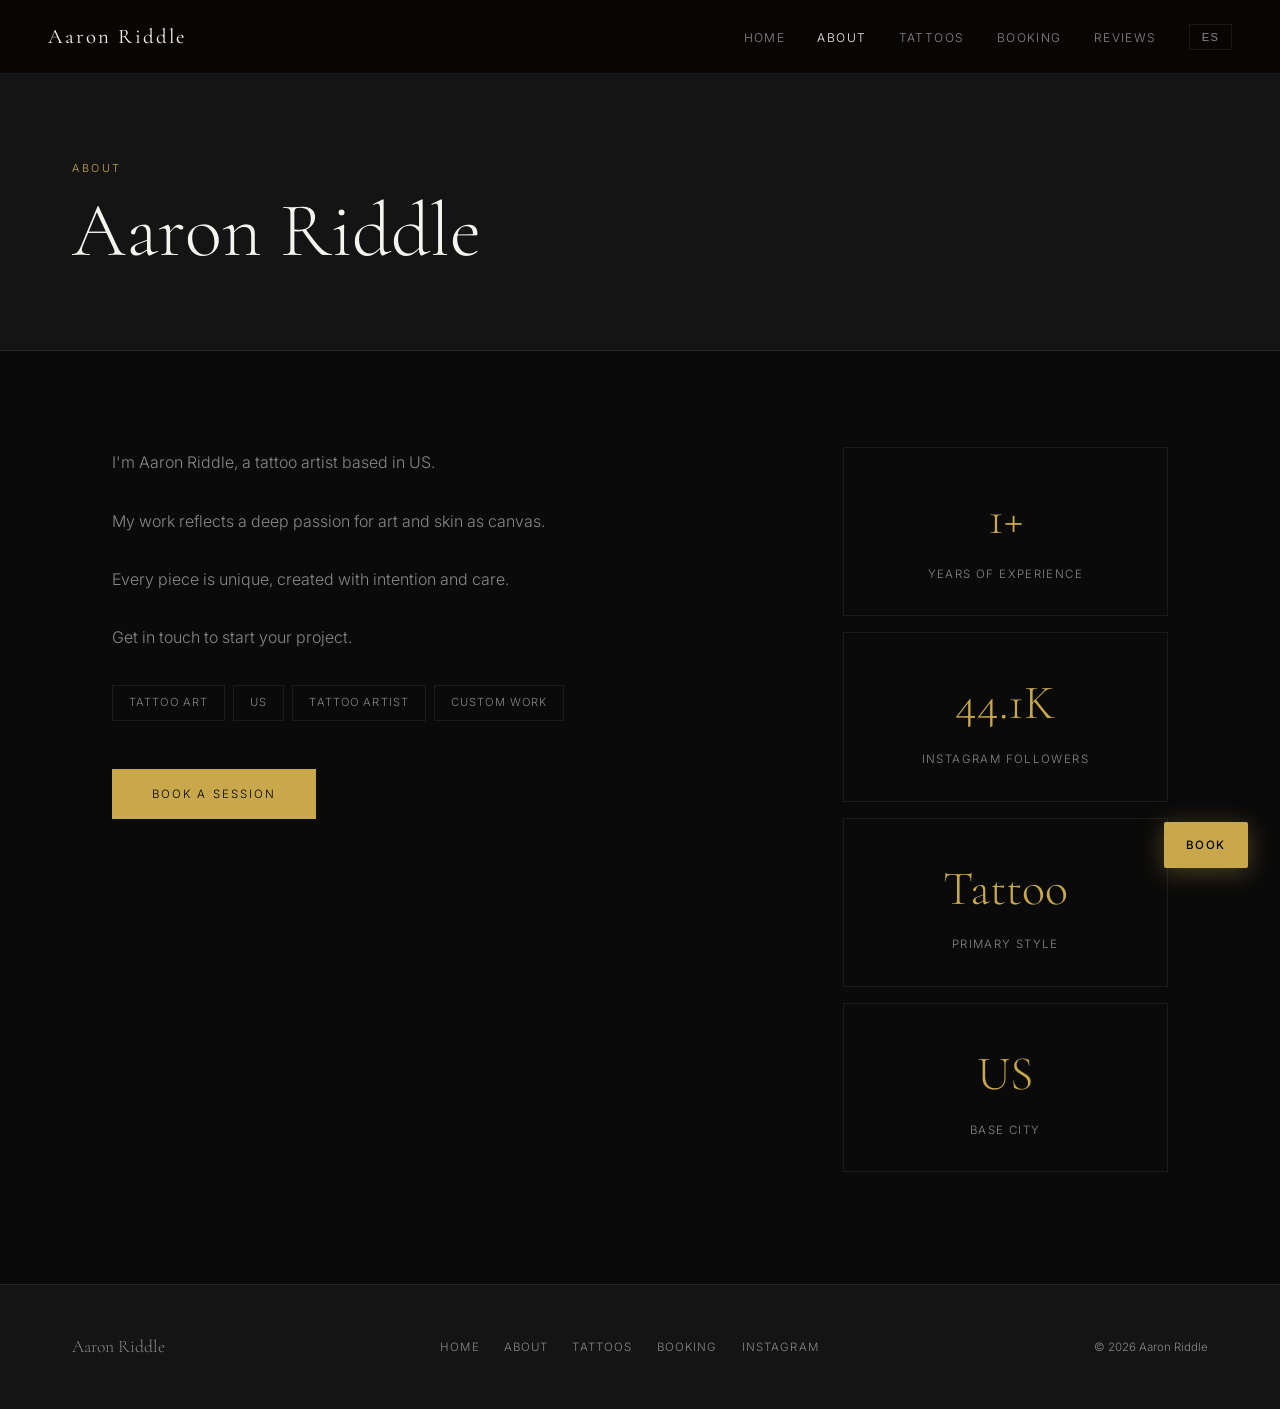
==== about.html @ 06f37a89 "Signature: deploy about.html" ====
<!DOCTYPE html>
<html lang="en">
<head>
  <meta charset="UTF-8">
  <meta name="viewport" content="width=device-width, initial-scale=1.0">
  <title>About &#x2014; Aaron Riddle | Tattoo Artist US</title>
  <meta name="description" content="I'm Aaron Riddle, a tattoo artist based in US.">
  <link rel="canonical" href="https://bayouwebstudio.github.io/aaronriddletattoos/about.html">
  <meta property="og:title" content="About &#x2014; Aaron Riddle">
  <meta property="og:description" content="I'm Aaron Riddle, a tattoo artist based in US.">
  <meta property="og:image" content="https://raw.githubusercontent.com/BayouWebStudio/aaronriddletattoos/main/img/1.jpg">
  <meta property="og:url" content="https://bayouwebstudio.github.io/aaronriddletattoos/about.html">
  <meta property="og:type" content="website">
  <link rel="preconnect" href="https://fonts.googleapis.com">
  <link rel="preconnect" href="https://fonts.gstatic.com" crossorigin>
  <link href="https://fonts.googleapis.com/css2?family=Cormorant+Garamond:ital,wght@0,300;0,400;0,600;1,300;1,400&family=Inter:wght@300;400;500&display=swap" rel="stylesheet">
  <style>
    
    :root {
      --black: #0a0a0a;
      --charcoal: #141414;
      --gold: #C9A84C;
      --white: #f5f5f0;
      --dim: #888;
      --border: rgba(255,255,255,0.07);
    }
    *, *::before, *::after { box-sizing: border-box; margin: 0; padding: 0; }
    html { scroll-behavior: smooth; }
    body {
      background: var(--black);
      color: var(--white);
      font-family: 'Inter', sans-serif;
      font-weight: 300;
      line-height: 1.6;
      overflow-x: hidden;
    }
    /* NAV */
    nav {
      position: fixed; top: 0; left: 0; right: 0; z-index: 100;
      display: flex; align-items: center; justify-content: space-between;
      padding: 20px 48px;
      background: rgba(10,5,5,0.92);
      backdrop-filter: blur(12px);
      border-bottom: 1px solid var(--border);
    }
    .nav-logo {
      font-family: 'Cormorant Garamond', Georgia, serif;
      font-size: 1.3rem;
      font-weight: 400;
      letter-spacing: 0.1em;
      color: var(--white);
      text-decoration: none;
    }
    .nav-links { display: flex; gap: 32px; list-style: none; align-items: center; }
    .nav-links a {
      color: var(--dim);
      text-decoration: none;
      font-size: 0.75rem;
      letter-spacing: 0.12em;
      text-transform: uppercase;
      transition: color 0.2s;
    }
    .nav-links a:hover, .nav-links a.active { color: var(--white); }
    .lang-toggle {
      background: none;
      border: 1px solid var(--border);
      color: var(--dim);
      font-size: 0.7rem;
      letter-spacing: 0.1em;
      text-transform: uppercase;
      padding: 6px 12px;
      cursor: pointer;
      transition: all 0.2s;
    }
    .lang-toggle:hover { border-color: var(--gold); color: var(--gold); }
    .hamburger { display: none; background: none; border: none; cursor: pointer; padding: 4px; }
    .hamburger span { display: block; width: 22px; height: 1px; background: var(--white); margin: 5px 0; transition: all 0.3s; }
    .hamburger.open span:nth-child(1) { transform: rotate(45deg) translate(4px, 4px); }
    .hamburger.open span:nth-child(2) { opacity: 0; }
    .hamburger.open span:nth-child(3) { transform: rotate(-45deg) translate(4px, -4px); }
    .mobile-menu {
      display: none; position: fixed; top: 65px; left: 0; right: 0; z-index: 99;
      background: var(--charcoal); padding: 24px 48px; border-bottom: 1px solid var(--border);
    }
    .mobile-menu.open { display: block; }
    .mobile-menu a { display: block; color: var(--white); text-decoration: none; font-size: 0.85rem; letter-spacing: 0.1em; text-transform: uppercase; padding: 12px 0; border-bottom: 1px solid var(--border); }
    /* FLOATING BOOK */
    .book-float {
      position: fixed; bottom: 32px; right: 32px; z-index: 200;
      background: var(--gold); color: #000;
      font-family: 'Inter', sans-serif;
      font-size: 0.72rem; font-weight: 500; letter-spacing: 0.14em; text-transform: uppercase;
      text-decoration: none; padding: 14px 22px; border-radius: 2px;
      box-shadow: 0 4px 24px rgba(201,168,76,0.35);
      transition: transform 0.2s, box-shadow 0.2s;
    }
    .book-float:hover { transform: translateY(-2px); box-shadow: 0 8px 32px rgba(201,168,76,0.5); }
    /* FADE-UP ANIMATIONS */
    .fade-up { opacity: 0; transform: translateY(28px); transition: opacity 0.7s ease, transform 0.7s ease; }
    .fade-up.visible { opacity: 1; transform: translateY(0); }
    /* FOOTER */
    footer {
      background: var(--charcoal); padding: 48px 72px;
      border-top: 1px solid var(--border);
      display: flex; justify-content: space-between; align-items: center;
    }
    .footer-logo { font-family: 'Cormorant Garamond', Georgia, serif; font-size: 1.1rem; color: var(--dim); }
    .footer-links { display: flex; gap: 24px; }
    .footer-links a { color: var(--dim); text-decoration: none; font-size: 0.72rem; letter-spacing: 0.1em; text-transform: uppercase; transition: color 0.2s; }
    .footer-links a:hover { color: var(--white); }
    .footer-copy { color: var(--dim); font-size: 0.72rem; }
    /* SHARED */
    .section-label { font-size: 0.68rem; letter-spacing: 0.24em; text-transform: uppercase; color: var(--gold); margin-bottom: 16px; }
    h2 {
      font-family: 'Cormorant Garamond', Georgia, serif;
      font-size: clamp(2rem, 4vw, 3.2rem);
      font-weight: 400; line-height: 1.1; margin-bottom: 24px;
    }
    .btn-gold {
      display: inline-block; background: var(--gold); color: #000;
      text-decoration: none; font-size: 0.72rem; letter-spacing: 0.18em;
      text-transform: uppercase; padding: 16px 40px;
      transition: opacity 0.2s;
    }
    .btn-gold:hover { opacity: 0.88; }
    .btn-outline {
      display: inline-block; border: 1px solid var(--border); color: var(--white);
      text-decoration: none; font-size: 0.72rem; letter-spacing: 0.18em;
      text-transform: uppercase; padding: 14px 36px;
      transition: border-color 0.2s, color 0.2s;
    }
    .btn-outline:hover { border-color: var(--gold); color: var(--gold); }
    /* MOBILE */
    @media (max-width: 900px) {
      nav { padding: 18px 24px; } .nav-links { display: none; } .hamburger { display: block; }
      footer { flex-direction: column; gap: 24px; padding: 40px 24px; text-align: center; }
    }
    @media (max-width: 600px) {
      footer { padding: 32px 20px; }
    }
  
    .page-hero { padding: 160px 72px 80px; background: var(--charcoal); border-bottom: 1px solid var(--border); position: relative; overflow: hidden; }
    .page-hero-bg { position: absolute; inset: 0; background-image: url('img/1.jpg'); background-size: cover; background-position: center; filter: brightness(0.25); }
    .page-hero-content { position: relative; z-index: 2; }
    .page-eyebrow { font-size: 0.68rem; letter-spacing: 0.24em; text-transform: uppercase; color: var(--gold); margin-bottom: 16px; }
    h1 { font-family: 'Cormorant Garamond', Georgia, serif; font-size: clamp(3rem, 6vw, 5rem); font-weight: 300; line-height: 1; }
    .about-body { padding: 96px 72px; max-width: 1200px; margin: 0 auto; }
    .about-layout { display: grid; grid-template-columns: 2fr 1fr; gap: 80px; align-items: start; }
    .bio-section p { color: var(--dim); line-height: 1.9; margin-bottom: 28px; font-size: 1rem; }
    .stats-section { position: sticky; top: 100px; }
    .stat-card { border: 1px solid var(--border); padding: 32px; margin-bottom: 16px; text-align: center; }
    .stat-big { font-family: 'Cormorant Garamond', Georgia, serif; font-size: 3rem; font-weight: 300; color: var(--gold); }
    .stat-small { font-size: 0.72rem; color: var(--dim); letter-spacing: 0.12em; text-transform: uppercase; margin-top: 8px; }
    .specialty-tags { display: flex; flex-wrap: wrap; gap: 8px; margin-top: 32px; }
    .tag { border: 1px solid var(--border); color: var(--dim); font-size: 0.7rem; letter-spacing: 0.1em; text-transform: uppercase; padding: 8px 16px; }
    @media (max-width: 900px) {
      .page-hero { padding: 120px 24px 60px; }
      .about-body { padding: 60px 24px; }
      .about-layout { grid-template-columns: 1fr; gap: 48px; }
      .stats-section { position: static; }
    }
  </style>
</head>
<body>
  
  <nav>
    <a href="./index.html" class="nav-logo">Aaron Riddle</a>
    <ul class="nav-links">
      <li><a href="./index.html" 
        data-en="Home" data-es="Home">Home</a></li>
      <li><a href="./about.html" class="active"
        data-en="About" data-es="Sobre M&#xed;">About</a></li>
      <li><a href="./tattoos.html" 
        data-en="Tattoos" data-es="Tatuajes">Tattoos</a></li>
      <li><a href="./booking.html" 
        data-en="Booking" data-es="Reservaciones">Booking</a></li>
      <li><a href="./testimonials.html" 
        data-en="Reviews" data-es="Testimonios">Reviews</a></li>
      <li><button class="lang-toggle" onclick="toggleLang()">ES</button></li>
    </ul>
    <button class="hamburger" aria-label="Menu" onclick="this.classList.toggle('open');document.querySelector('.mobile-menu').classList.toggle('open')">
      <span></span><span></span><span></span>
    </button>
  </nav>
  <div class="mobile-menu">
    <a href="./index.html" data-en="Home" data-es="Inicio">Home</a>
    <a href="./about.html" data-en="About" data-es="Sobre M&#xed;">About</a>
    <a href="./tattoos.html" data-en="Tattoos" data-es="Tatuajes">Tattoos</a>
    <a href="./booking.html" data-en="Booking" data-es="Reservaciones">Booking</a>
    <a href="./testimonials.html" data-en="Reviews" data-es="Testimonios">Reviews</a>
  </div>
  <a href="./booking.html" class="book-float">Book</a>

  <section class="page-hero">
    <div class="page-hero-bg"></div>
    <div class="page-hero-content">
      <p class="page-eyebrow fade-up" data-en="About" data-es="Sobre M&#xed;">About</p>
      <h1 class="fade-up">Aaron Riddle</h1>
    </div>
  </section>

  <div class="about-body">
    <div class="about-layout">
      <div class="bio-section">
        <p class="fade-up">I'm Aaron Riddle, a tattoo artist based in US.</p>
        <p class="fade-up">My work reflects a deep passion for art and skin as canvas.</p>
        <p class="fade-up">Every piece is unique, created with intention and care.</p>
        <p class="fade-up">Get in touch to start your project.</p>
        <div class="specialty-tags fade-up">
          <span class="tag">Tattoo Art</span>
          <span class="tag">US</span>
          <span class="tag" data-en="Tattoo Artist" data-es="Artista de Tatuaje">Tattoo Artist</span>
          <span class="tag" data-en="Custom Work" data-es="Trabajo Personalizado">Custom Work</span>
        </div>
        <a href="./booking.html" class="btn-gold" style="margin-top:48px;" data-en="Book a Session" data-es="Reservar Sesi&#xf3;n">Book a Session</a>
      </div>
      <div class="stats-section">
        <div class="stat-card fade-up">
          <div class="stat-big">1+</div>
          <div class="stat-small" data-en="Years of Experience" data-es="A&#xf1;os de Experiencia">Years of Experience</div>
        </div>
        <div class="stat-card fade-up">
          <div class="stat-big">44.1K</div>
          <div class="stat-small" data-en="Instagram Followers" data-es="Seguidores en Instagram">Instagram Followers</div>
        </div>
        <div class="stat-card fade-up">
          <div class="stat-big">Tattoo</div>
          <div class="stat-small" data-en="Primary Style" data-es="Estilo Principal">Primary Style</div>
        </div>
        <div class="stat-card fade-up">
          <div class="stat-big">US</div>
          <div class="stat-small" data-en="Base City" data-es="Ciudad Base">Base City</div>
        </div>
      </div>
    </div>
  </div>

  
  <footer>
    <div class="footer-logo">Aaron Riddle</div>
    <div class="footer-links">
      <a href="./index.html">Home</a>
      <a href="./about.html">About</a>
      <a href="./tattoos.html">Tattoos</a>
      <a href="./booking.html">Booking</a>
      <a href="https://www.instagram.com/aaronriddletattoos" target="_blank" rel="noopener">Instagram</a>
      
    </div>
    <div class="footer-copy">&#xa9; 2026 Aaron Riddle</div>
  </footer>
  
  <script>
    const LANG = { default: 'en', current: 'en' };
    function toggleLang() {
      LANG.current = LANG.current === 'es' ? 'en' : 'es';
      document.querySelectorAll('[data-es][data-en]').forEach(el => {
        el.textContent = el.getAttribute('data-' + LANG.current) || el.textContent;
      });
      document.querySelectorAll('[data-es-href][data-en-href]').forEach(el => {
        el.setAttribute('href', el.getAttribute('data-' + LANG.current + '-href') || el.getAttribute('href'));
      });
    }
    // Apply language on page load
    document.addEventListener('DOMContentLoaded', function() {
      document.querySelectorAll('[data-es][data-en]').forEach(el => {
        el.textContent = el.getAttribute('data-' + LANG.current) || el.textContent;
      });
    });

    // Fade-up on scroll
    const obs = new IntersectionObserver((entries) => {
      entries.forEach(e => { if (e.isIntersecting) { e.target.classList.add('visible'); obs.unobserve(e.target); } });
    }, { threshold: 0.12 });
    document.querySelectorAll('.fade-up').forEach(el => obs.observe(el));
  </script>
</body>
</html>
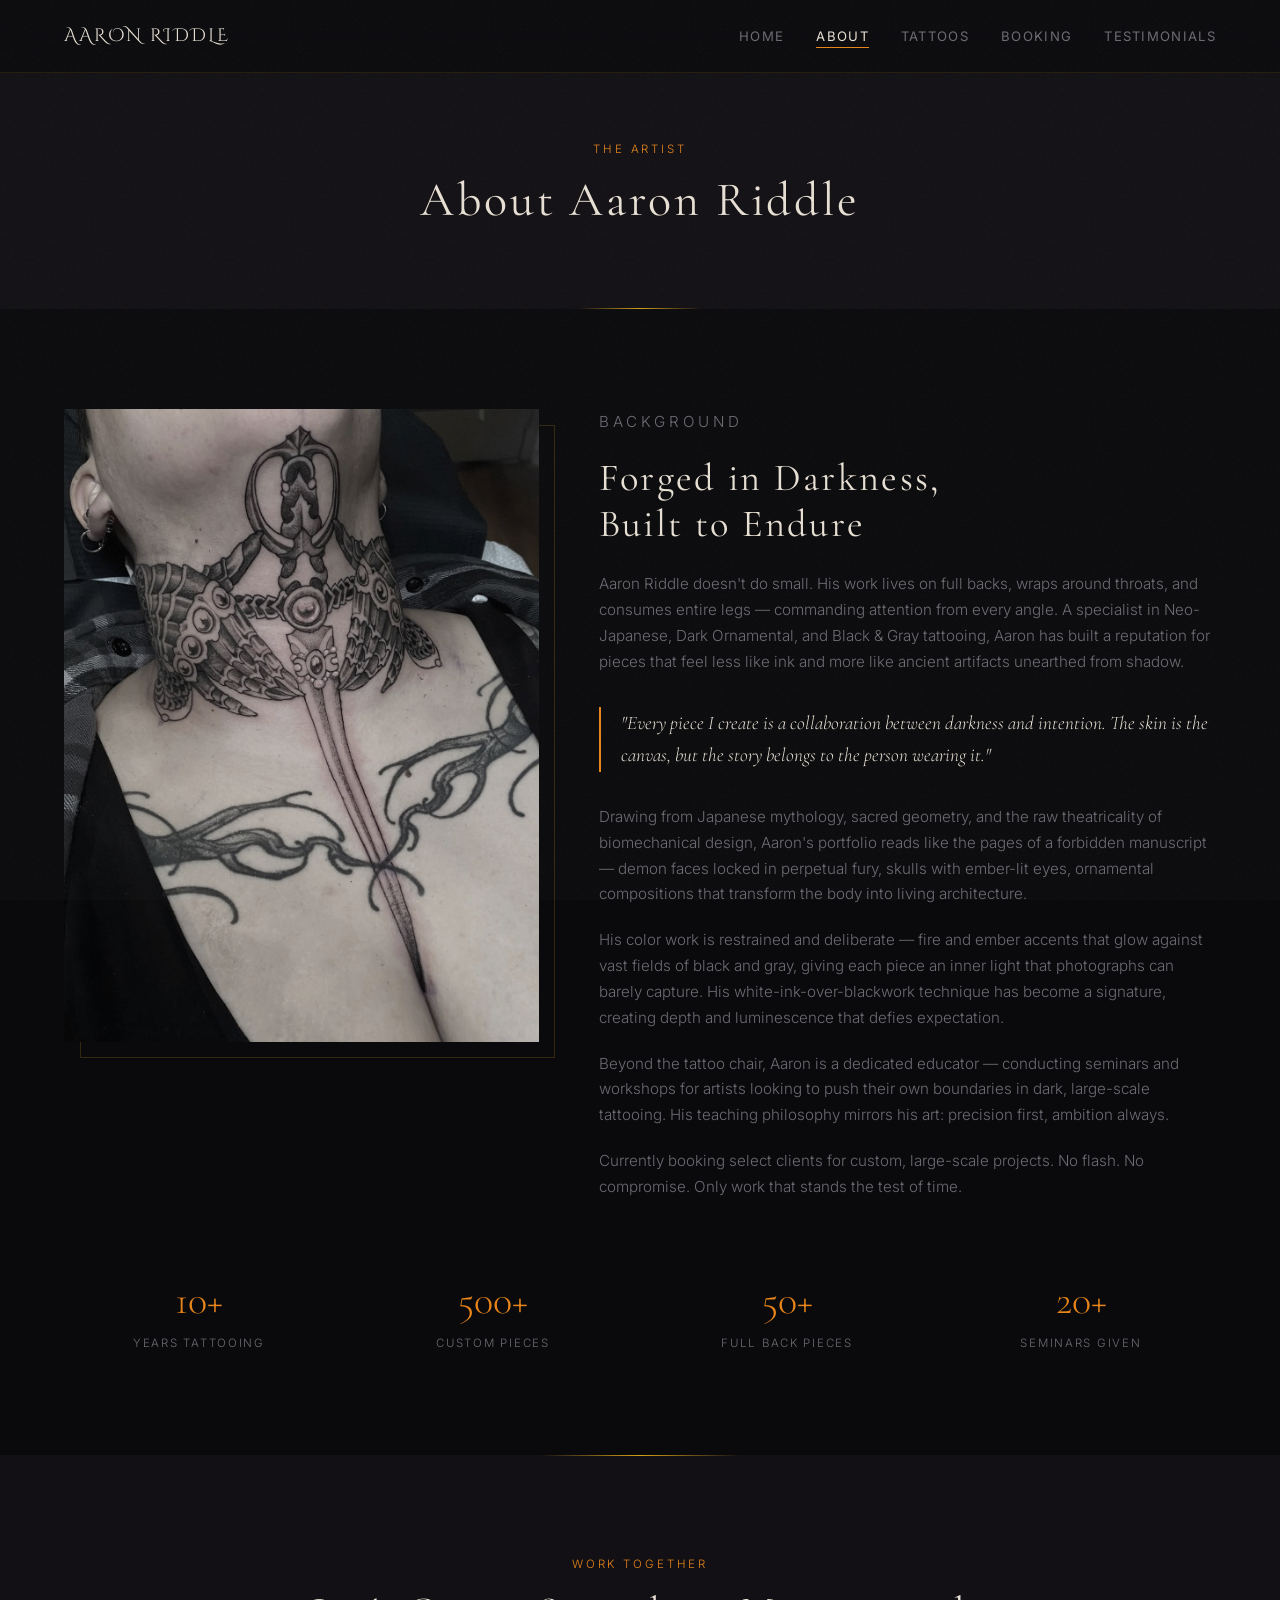
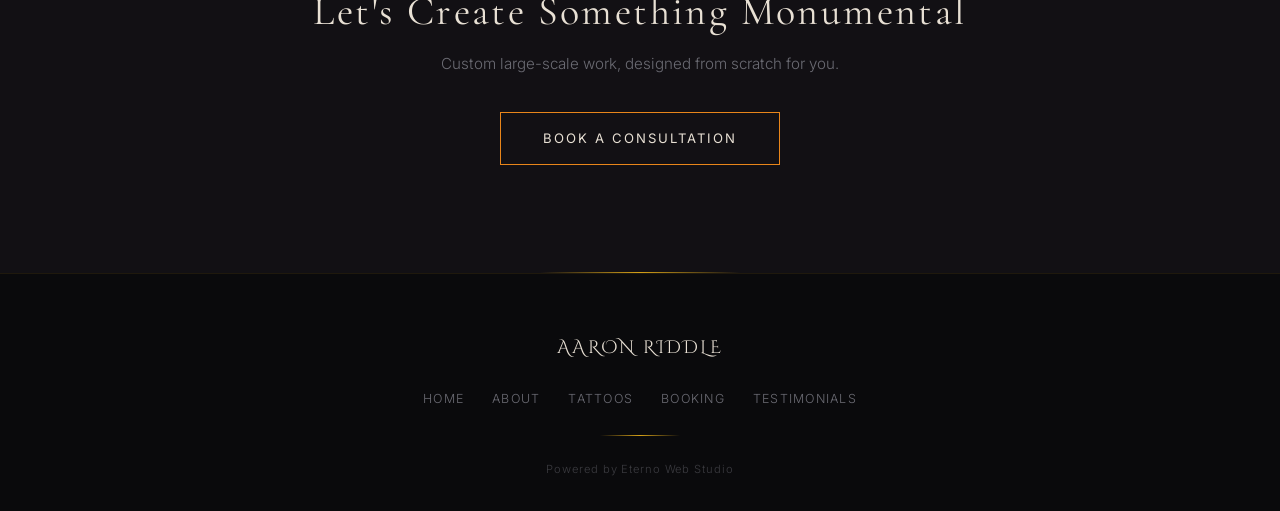
==== commit 6fea74a7: "Initial: premium site" ====
--- a/about.html
+++ b/about.html
@@ -3,275 +3,115 @@
 <head>
   <meta charset="UTF-8">
   <meta name="viewport" content="width=device-width, initial-scale=1.0">
-  <title>About &#x2014; Aaron Riddle | Tattoo Artist US</title>
-  <meta name="description" content="I'm Aaron Riddle, a tattoo artist based in US.">
-  <link rel="canonical" href="https://bayouwebstudio.github.io/aaronriddletattoos/about.html">
-  <meta property="og:title" content="About &#x2014; Aaron Riddle">
-  <meta property="og:description" content="I'm Aaron Riddle, a tattoo artist based in US.">
-  <meta property="og:image" content="https://raw.githubusercontent.com/BayouWebStudio/aaronriddletattoos/main/img/1.jpg">
-  <meta property="og:url" content="https://bayouwebstudio.github.io/aaronriddletattoos/about.html">
-  <meta property="og:type" content="website">
+  <title>About — Aaron Riddle Tattoos</title>
+  <meta name="description" content="Learn about Aaron Riddle — Neo-Japanese and Dark Ornamental tattoo artist specializing in large-scale custom work.">
   <link rel="preconnect" href="https://fonts.googleapis.com">
   <link rel="preconnect" href="https://fonts.gstatic.com" crossorigin>
-  <link href="https://fonts.googleapis.com/css2?family=Cormorant+Garamond:ital,wght@0,300;0,400;0,600;1,300;1,400&family=Inter:wght@300;400;500&display=swap" rel="stylesheet">
-  <style>
-    
-    :root {
-      --black: #0a0a0a;
-      --charcoal: #141414;
-      --gold: #C9A84C;
-      --white: #f5f5f0;
-      --dim: #888;
-      --border: rgba(255,255,255,0.07);
-    }
-    *, *::before, *::after { box-sizing: border-box; margin: 0; padding: 0; }
-    html { scroll-behavior: smooth; }
-    body {
-      background: var(--black);
-      color: var(--white);
-      font-family: 'Inter', sans-serif;
-      font-weight: 300;
-      line-height: 1.6;
-      overflow-x: hidden;
-    }
-    /* NAV */
-    nav {
-      position: fixed; top: 0; left: 0; right: 0; z-index: 100;
-      display: flex; align-items: center; justify-content: space-between;
-      padding: 20px 48px;
-      background: rgba(10,5,5,0.92);
-      backdrop-filter: blur(12px);
-      border-bottom: 1px solid var(--border);
-    }
-    .nav-logo {
-      font-family: 'Cormorant Garamond', Georgia, serif;
-      font-size: 1.3rem;
-      font-weight: 400;
-      letter-spacing: 0.1em;
-      color: var(--white);
-      text-decoration: none;
-    }
-    .nav-links { display: flex; gap: 32px; list-style: none; align-items: center; }
-    .nav-links a {
-      color: var(--dim);
-      text-decoration: none;
-      font-size: 0.75rem;
-      letter-spacing: 0.12em;
-      text-transform: uppercase;
-      transition: color 0.2s;
-    }
-    .nav-links a:hover, .nav-links a.active { color: var(--white); }
-    .lang-toggle {
-      background: none;
-      border: 1px solid var(--border);
-      color: var(--dim);
-      font-size: 0.7rem;
-      letter-spacing: 0.1em;
-      text-transform: uppercase;
-      padding: 6px 12px;
-      cursor: pointer;
-      transition: all 0.2s;
-    }
-    .lang-toggle:hover { border-color: var(--gold); color: var(--gold); }
-    .hamburger { display: none; background: none; border: none; cursor: pointer; padding: 4px; }
-    .hamburger span { display: block; width: 22px; height: 1px; background: var(--white); margin: 5px 0; transition: all 0.3s; }
-    .hamburger.open span:nth-child(1) { transform: rotate(45deg) translate(4px, 4px); }
-    .hamburger.open span:nth-child(2) { opacity: 0; }
-    .hamburger.open span:nth-child(3) { transform: rotate(-45deg) translate(4px, -4px); }
-    .mobile-menu {
-      display: none; position: fixed; top: 65px; left: 0; right: 0; z-index: 99;
-      background: var(--charcoal); padding: 24px 48px; border-bottom: 1px solid var(--border);
-    }
-    .mobile-menu.open { display: block; }
-    .mobile-menu a { display: block; color: var(--white); text-decoration: none; font-size: 0.85rem; letter-spacing: 0.1em; text-transform: uppercase; padding: 12px 0; border-bottom: 1px solid var(--border); }
-    /* FLOATING BOOK */
-    .book-float {
-      position: fixed; bottom: 32px; right: 32px; z-index: 200;
-      background: var(--gold); color: #000;
-      font-family: 'Inter', sans-serif;
-      font-size: 0.72rem; font-weight: 500; letter-spacing: 0.14em; text-transform: uppercase;
-      text-decoration: none; padding: 14px 22px; border-radius: 2px;
-      box-shadow: 0 4px 24px rgba(201,168,76,0.35);
-      transition: transform 0.2s, box-shadow 0.2s;
-    }
-    .book-float:hover { transform: translateY(-2px); box-shadow: 0 8px 32px rgba(201,168,76,0.5); }
-    /* FADE-UP ANIMATIONS */
-    .fade-up { opacity: 0; transform: translateY(28px); transition: opacity 0.7s ease, transform 0.7s ease; }
-    .fade-up.visible { opacity: 1; transform: translateY(0); }
-    /* FOOTER */
-    footer {
-      background: var(--charcoal); padding: 48px 72px;
-      border-top: 1px solid var(--border);
-      display: flex; justify-content: space-between; align-items: center;
-    }
-    .footer-logo { font-family: 'Cormorant Garamond', Georgia, serif; font-size: 1.1rem; color: var(--dim); }
-    .footer-links { display: flex; gap: 24px; }
-    .footer-links a { color: var(--dim); text-decoration: none; font-size: 0.72rem; letter-spacing: 0.1em; text-transform: uppercase; transition: color 0.2s; }
-    .footer-links a:hover { color: var(--white); }
-    .footer-copy { color: var(--dim); font-size: 0.72rem; }
-    /* SHARED */
-    .section-label { font-size: 0.68rem; letter-spacing: 0.24em; text-transform: uppercase; color: var(--gold); margin-bottom: 16px; }
-    h2 {
-      font-family: 'Cormorant Garamond', Georgia, serif;
-      font-size: clamp(2rem, 4vw, 3.2rem);
-      font-weight: 400; line-height: 1.1; margin-bottom: 24px;
-    }
-    .btn-gold {
-      display: inline-block; background: var(--gold); color: #000;
-      text-decoration: none; font-size: 0.72rem; letter-spacing: 0.18em;
-      text-transform: uppercase; padding: 16px 40px;
-      transition: opacity 0.2s;
-    }
-    .btn-gold:hover { opacity: 0.88; }
-    .btn-outline {
-      display: inline-block; border: 1px solid var(--border); color: var(--white);
-      text-decoration: none; font-size: 0.72rem; letter-spacing: 0.18em;
-      text-transform: uppercase; padding: 14px 36px;
-      transition: border-color 0.2s, color 0.2s;
-    }
-    .btn-outline:hover { border-color: var(--gold); color: var(--gold); }
-    /* MOBILE */
-    @media (max-width: 900px) {
-      nav { padding: 18px 24px; } .nav-links { display: none; } .hamburger { display: block; }
-      footer { flex-direction: column; gap: 24px; padding: 40px 24px; text-align: center; }
-    }
-    @media (max-width: 600px) {
-      footer { padding: 32px 20px; }
-    }
-  
-    .page-hero { padding: 160px 72px 80px; background: var(--charcoal); border-bottom: 1px solid var(--border); position: relative; overflow: hidden; }
-    .page-hero-bg { position: absolute; inset: 0; background-image: url('img/1.jpg'); background-size: cover; background-position: center; filter: brightness(0.25); }
-    .page-hero-content { position: relative; z-index: 2; }
-    .page-eyebrow { font-size: 0.68rem; letter-spacing: 0.24em; text-transform: uppercase; color: var(--gold); margin-bottom: 16px; }
-    h1 { font-family: 'Cormorant Garamond', Georgia, serif; font-size: clamp(3rem, 6vw, 5rem); font-weight: 300; line-height: 1; }
-    .about-body { padding: 96px 72px; max-width: 1200px; margin: 0 auto; }
-    .about-layout { display: grid; grid-template-columns: 2fr 1fr; gap: 80px; align-items: start; }
-    .bio-section p { color: var(--dim); line-height: 1.9; margin-bottom: 28px; font-size: 1rem; }
-    .stats-section { position: sticky; top: 100px; }
-    .stat-card { border: 1px solid var(--border); padding: 32px; margin-bottom: 16px; text-align: center; }
-    .stat-big { font-family: 'Cormorant Garamond', Georgia, serif; font-size: 3rem; font-weight: 300; color: var(--gold); }
-    .stat-small { font-size: 0.72rem; color: var(--dim); letter-spacing: 0.12em; text-transform: uppercase; margin-top: 8px; }
-    .specialty-tags { display: flex; flex-wrap: wrap; gap: 8px; margin-top: 32px; }
-    .tag { border: 1px solid var(--border); color: var(--dim); font-size: 0.7rem; letter-spacing: 0.1em; text-transform: uppercase; padding: 8px 16px; }
-    @media (max-width: 900px) {
-      .page-hero { padding: 120px 24px 60px; }
-      .about-body { padding: 60px 24px; }
-      .about-layout { grid-template-columns: 1fr; gap: 48px; }
-      .stats-section { position: static; }
-    }
-  </style>
+  <link href="https://fonts.googleapis.com/css2?family=Cinzel+Decorative:wght@400;700&family=Cormorant+Garamond:ital,wght@0,300;0,400;0,500;0,600;1,300;1,400&family=Inter:wght@300;400&display=swap" rel="stylesheet">
+  <link rel="stylesheet" href="css/style.css">
 </head>
 <body>
-  
-  <nav>
-    <a href="./index.html" class="nav-logo">Aaron Riddle</a>
-    <ul class="nav-links">
-      <li><a href="./index.html" 
-        data-en="Home" data-es="Home">Home</a></li>
-      <li><a href="./about.html" class="active"
-        data-en="About" data-es="Sobre M&#xed;">About</a></li>
-      <li><a href="./tattoos.html" 
-        data-en="Tattoos" data-es="Tatuajes">Tattoos</a></li>
-      <li><a href="./booking.html" 
-        data-en="Booking" data-es="Reservaciones">Booking</a></li>
-      <li><a href="./testimonials.html" 
-        data-en="Reviews" data-es="Testimonios">Reviews</a></li>
-      <li><button class="lang-toggle" onclick="toggleLang()">ES</button></li>
-    </ul>
-    <button class="hamburger" aria-label="Menu" onclick="this.classList.toggle('open');document.querySelector('.mobile-menu').classList.toggle('open')">
-      <span></span><span></span><span></span>
-    </button>
+
+  <!-- Nav -->
+  <nav class="nav">
+    <div class="nav-inner">
+      <a href="index.html" class="nav-logo">Aaron Riddle</a>
+      <ul class="nav-links">
+        <li><a href="index.html">Home</a></li>
+        <li><a href="about.html" class="active">About</a></li>
+        <li><a href="tattoos.html">Tattoos</a></li>
+        <li><a href="booking.html">Booking</a></li>
+        <li><a href="testimonials.html">Testimonials</a></li>
+      </ul>
+      <button class="nav-toggle" aria-label="Menu">
+        <span></span><span></span><span></span>
+      </button>
+    </div>
   </nav>
-  <div class="mobile-menu">
-    <a href="./index.html" data-en="Home" data-es="Inicio">Home</a>
-    <a href="./about.html" data-en="About" data-es="Sobre M&#xed;">About</a>
-    <a href="./tattoos.html" data-en="Tattoos" data-es="Tatuajes">Tattoos</a>
-    <a href="./booking.html" data-en="Booking" data-es="Reservaciones">Booking</a>
-    <a href="./testimonials.html" data-en="Reviews" data-es="Testimonios">Reviews</a>
+
+  <!-- Page Header -->
+  <div class="page-header">
+    <div class="container">
+      <p class="section-label">The Artist</p>
+      <h1 class="section-title">About Aaron Riddle</h1>
+    </div>
   </div>
-  <a href="./booking.html" class="book-float">Book</a>
 
-  <section class="page-hero">
-    <div class="page-hero-bg"></div>
-    <div class="page-hero-content">
-      <p class="page-eyebrow fade-up" data-en="About" data-es="Sobre M&#xed;">About</p>
-      <h1 class="fade-up">Aaron Riddle</h1>
+  <!-- About Content -->
+  <section>
+    <div class="container">
+      <div class="about-full-grid">
+        <div class="about-portrait fade-up">
+          <img src="img/photo_01.jpg" alt="Aaron Riddle — portrait">
+        </div>
+        <div class="about-bio fade-up">
+          <p class="section-label">Background</p>
+          <h2>Forged in Darkness,<br>Built to Endure</h2>
+
+          <p>Aaron Riddle doesn't do small. His work lives on full backs, wraps around throats, and consumes entire legs — commanding attention from every angle. A specialist in Neo-Japanese, Dark Ornamental, and Black &amp; Gray tattooing, Aaron has built a reputation for pieces that feel less like ink and more like ancient artifacts unearthed from shadow.</p>
+
+          <div class="highlight">
+            "Every piece I create is a collaboration between darkness and intention. The skin is the canvas, but the story belongs to the person wearing it."
+          </div>
+
+          <p>Drawing from Japanese mythology, sacred geometry, and the raw theatricality of biomechanical design, Aaron's portfolio reads like the pages of a forbidden manuscript — demon faces locked in perpetual fury, skulls with ember-lit eyes, ornamental compositions that transform the body into living architecture.</p>
+
+          <p>His color work is restrained and deliberate — fire and ember accents that glow against vast fields of black and gray, giving each piece an inner light that photographs can barely capture. His white-ink-over-blackwork technique has become a signature, creating depth and luminescence that defies expectation.</p>
+
+          <p>Beyond the tattoo chair, Aaron is a dedicated educator — conducting seminars and workshops for artists looking to push their own boundaries in dark, large-scale tattooing. His teaching philosophy mirrors his art: precision first, ambition always.</p>
+
+          <p>Currently booking select clients for custom, large-scale projects. No flash. No compromise. Only work that stands the test of time.</p>
+        </div>
+      </div>
+
+      <!-- Stats -->
+      <div class="stats-row fade-up">
+        <div class="stat-item">
+          <span class="stat-num">10+</span>
+          <span class="stat-label">Years Tattooing</span>
+        </div>
+        <div class="stat-item">
+          <span class="stat-num">500+</span>
+          <span class="stat-label">Custom Pieces</span>
+        </div>
+        <div class="stat-item">
+          <span class="stat-num">50+</span>
+          <span class="stat-label">Full Back Pieces</span>
+        </div>
+        <div class="stat-item">
+          <span class="stat-num">20+</span>
+          <span class="stat-label">Seminars Given</span>
+        </div>
+      </div>
     </div>
   </section>
 
-  <div class="about-body">
-    <div class="about-layout">
-      <div class="bio-section">
-        <p class="fade-up">I'm Aaron Riddle, a tattoo artist based in US.</p>
-        <p class="fade-up">My work reflects a deep passion for art and skin as canvas.</p>
-        <p class="fade-up">Every piece is unique, created with intention and care.</p>
-        <p class="fade-up">Get in touch to start your project.</p>
-        <div class="specialty-tags fade-up">
-          <span class="tag">Tattoo Art</span>
-          <span class="tag">US</span>
-          <span class="tag" data-en="Tattoo Artist" data-es="Artista de Tatuaje">Tattoo Artist</span>
-          <span class="tag" data-en="Custom Work" data-es="Trabajo Personalizado">Custom Work</span>
-        </div>
-        <a href="./booking.html" class="btn-gold" style="margin-top:48px;" data-en="Book a Session" data-es="Reservar Sesi&#xf3;n">Book a Session</a>
-      </div>
-      <div class="stats-section">
-        <div class="stat-card fade-up">
-          <div class="stat-big">1+</div>
-          <div class="stat-small" data-en="Years of Experience" data-es="A&#xf1;os de Experiencia">Years of Experience</div>
-        </div>
-        <div class="stat-card fade-up">
-          <div class="stat-big">44.1K</div>
-          <div class="stat-small" data-en="Instagram Followers" data-es="Seguidores en Instagram">Instagram Followers</div>
-        </div>
-        <div class="stat-card fade-up">
-          <div class="stat-big">Tattoo</div>
-          <div class="stat-small" data-en="Primary Style" data-es="Estilo Principal">Primary Style</div>
-        </div>
-        <div class="stat-card fade-up">
-          <div class="stat-big">US</div>
-          <div class="stat-small" data-en="Base City" data-es="Ciudad Base">Base City</div>
-        </div>
-      </div>
+  <!-- CTA -->
+  <section class="cta-section">
+    <div class="container fade-up">
+      <p class="section-label">Work Together</p>
+      <h2 class="cta-title">Let's Create Something Monumental</h2>
+      <p class="cta-sub">Custom large-scale work, designed from scratch for you.</p>
+      <a href="booking.html" class="btn">Book a Consultation</a>
     </div>
-  </div>
+  </section>
 
-  
-  <footer>
-    <div class="footer-logo">Aaron Riddle</div>
-    <div class="footer-links">
-      <a href="./index.html">Home</a>
-      <a href="./about.html">About</a>
-      <a href="./tattoos.html">Tattoos</a>
-      <a href="./booking.html">Booking</a>
-      <a href="https://www.instagram.com/aaronriddletattoos" target="_blank" rel="noopener">Instagram</a>
-      
+  <!-- Footer -->
+  <footer class="footer">
+    <div class="container">
+      <p class="footer-logo">Aaron Riddle</p>
+      <ul class="footer-links">
+        <li><a href="index.html">Home</a></li>
+        <li><a href="about.html">About</a></li>
+        <li><a href="tattoos.html">Tattoos</a></li>
+        <li><a href="booking.html">Booking</a></li>
+        <li><a href="testimonials.html">Testimonials</a></li>
+      </ul>
+      <div class="divider" style="margin: 24px auto;"></div>
+      <p class="footer-credit">Powered by <a href="https://eternowebstudio.com" target="_blank" rel="noopener">Eterno Web Studio</a></p>
     </div>
-    <div class="footer-copy">&#xa9; 2026 Aaron Riddle</div>
   </footer>
-  
-  <script>
-    const LANG = { default: 'en', current: 'en' };
-    function toggleLang() {
-      LANG.current = LANG.current === 'es' ? 'en' : 'es';
-      document.querySelectorAll('[data-es][data-en]').forEach(el => {
-        el.textContent = el.getAttribute('data-' + LANG.current) || el.textContent;
-      });
-      document.querySelectorAll('[data-es-href][data-en-href]').forEach(el => {
-        el.setAttribute('href', el.getAttribute('data-' + LANG.current + '-href') || el.getAttribute('href'));
-      });
-    }
-    // Apply language on page load
-    document.addEventListener('DOMContentLoaded', function() {
-      document.querySelectorAll('[data-es][data-en]').forEach(el => {
-        el.textContent = el.getAttribute('data-' + LANG.current) || el.textContent;
-      });
-    });
 
-    // Fade-up on scroll
-    const obs = new IntersectionObserver((entries) => {
-      entries.forEach(e => { if (e.isIntersecting) { e.target.classList.add('visible'); obs.unobserve(e.target); } });
-    }, { threshold: 0.12 });
-    document.querySelectorAll('.fade-up').forEach(el => obs.observe(el));
-  </script>
+  <script src="js/main.js"></script>
 </body>
-</html>+</html>
--- a/css/style.css
+++ b/css/style.css
@@ -0,0 +1,753 @@
+/* ========================================
+   Aaron Riddle Tattoos — Premium Dark Theme
+   ======================================== */
+
+/* --- Reset & Base --- */
+*, *::before, *::after { margin: 0; padding: 0; box-sizing: border-box; }
+
+:root {
+  --bg: #0A0A0C;
+  --bg2: #121014;
+  --text: #E8E0D4;
+  --accent: #E8851A;
+  --gold: #D4A017;
+  --muted: #6B6B73;
+  --font-head: 'Cormorant Garamond', serif;
+  --font-body: 'Inter', sans-serif;
+  --font-logo: 'Cinzel Decorative', serif;
+}
+
+html { scroll-behavior: smooth; font-size: 16px; }
+
+body {
+  background: var(--bg);
+  color: var(--text);
+  font-family: var(--font-body);
+  font-weight: 300;
+  line-height: 1.7;
+  overflow-x: hidden;
+  position: relative;
+}
+
+/* Grain overlay */
+body::before {
+  content: '';
+  position: fixed;
+  inset: 0;
+  z-index: 9999;
+  pointer-events: none;
+  opacity: 0.045;
+  background-image: url("data:image/svg+xml,%3Csvg viewBox='0 0 256 256' xmlns='http://www.w3.org/2000/svg'%3E%3Cfilter id='n'%3E%3CfeTurbulence type='fractalNoise' baseFrequency='0.85' numOctaves='4' stitchTiles='stitch'/%3E%3C/filter%3E%3Crect width='100%25' height='100%25' filter='url(%23n)'/%3E%3C/svg%3E");
+  background-size: 200px;
+}
+
+img { max-width: 100%; display: block; }
+a { color: var(--accent); text-decoration: none; transition: color .3s, text-shadow .3s; }
+a:hover { color: #f5a046; text-shadow: 0 0 12px rgba(232,133,26,.35); }
+
+h1, h2, h3, h4 {
+  font-family: var(--font-head);
+  font-weight: 400;
+  letter-spacing: .06em;
+  line-height: 1.2;
+}
+
+.container { max-width: 1200px; margin: 0 auto; padding: 0 24px; }
+
+/* --- Navigation --- */
+.nav {
+  position: fixed;
+  top: 0; left: 0; right: 0;
+  z-index: 1000;
+  background: rgba(10,10,12,.85);
+  backdrop-filter: blur(16px);
+  -webkit-backdrop-filter: blur(16px);
+  border-bottom: 1px solid rgba(212,160,23,.12);
+  transition: background .4s;
+}
+
+.nav-inner {
+  max-width: 1200px;
+  margin: 0 auto;
+  padding: 0 24px;
+  display: flex;
+  align-items: center;
+  justify-content: space-between;
+  height: 72px;
+}
+
+.nav-logo {
+  font-family: var(--font-logo);
+  font-size: 1.15rem;
+  color: var(--text);
+  letter-spacing: .12em;
+  text-transform: uppercase;
+}
+
+.nav-links { display: flex; gap: 32px; list-style: none; }
+.nav-links a {
+  color: var(--muted);
+  font-size: .82rem;
+  font-weight: 400;
+  letter-spacing: .1em;
+  text-transform: uppercase;
+  transition: color .3s;
+  position: relative;
+}
+.nav-links a::after {
+  content: '';
+  position: absolute;
+  bottom: -4px; left: 0;
+  width: 0; height: 1px;
+  background: var(--accent);
+  transition: width .3s;
+}
+.nav-links a:hover, .nav-links a.active { color: var(--text); text-shadow: none; }
+.nav-links a:hover::after, .nav-links a.active::after { width: 100%; }
+
+.nav-toggle { display: none; background: none; border: none; cursor: pointer; padding: 8px; }
+.nav-toggle span {
+  display: block; width: 24px; height: 2px;
+  background: var(--text); margin: 5px 0;
+  transition: transform .3s, opacity .3s;
+}
+
+/* --- Hero --- */
+.hero {
+  position: relative;
+  height: 100vh;
+  min-height: 600px;
+  display: flex;
+  align-items: center;
+  justify-content: center;
+  overflow: hidden;
+}
+
+.hero-bg {
+  position: absolute;
+  inset: 0;
+  background-size: cover;
+  background-position: center;
+  filter: brightness(.35) contrast(1.1);
+  transform: scale(1.05);
+  transition: transform 8s ease-out;
+}
+
+.hero.loaded .hero-bg { transform: scale(1); }
+
+.hero-overlay {
+  position: absolute;
+  inset: 0;
+  background: linear-gradient(
+    to bottom,
+    rgba(10,10,12,.5) 0%,
+    rgba(10,10,12,.2) 40%,
+    rgba(10,10,12,.7) 80%,
+    rgba(10,10,12,1) 100%
+  );
+}
+
+.hero-content {
+  position: relative;
+  z-index: 2;
+  text-align: center;
+  padding: 0 24px;
+}
+
+.hero-label {
+  font-size: .75rem;
+  letter-spacing: .25em;
+  text-transform: uppercase;
+  color: var(--accent);
+  margin-bottom: 20px;
+  font-weight: 400;
+}
+
+.hero-title {
+  font-family: var(--font-logo);
+  font-size: clamp(2.2rem, 6vw, 4.5rem);
+  color: var(--text);
+  margin-bottom: 20px;
+  letter-spacing: .08em;
+}
+
+.hero-sub {
+  font-family: var(--font-head);
+  font-size: clamp(1rem, 2.5vw, 1.5rem);
+  color: var(--muted);
+  font-weight: 300;
+  margin-bottom: 40px;
+  letter-spacing: .04em;
+}
+
+.btn {
+  display: inline-block;
+  padding: 14px 42px;
+  font-family: var(--font-body);
+  font-size: .82rem;
+  font-weight: 400;
+  letter-spacing: .15em;
+  text-transform: uppercase;
+  border: 1px solid var(--accent);
+  color: var(--text);
+  background: transparent;
+  cursor: pointer;
+  transition: all .4s;
+  position: relative;
+  overflow: hidden;
+}
+
+.btn::before {
+  content: '';
+  position: absolute;
+  inset: 0;
+  background: var(--accent);
+  transform: scaleX(0);
+  transform-origin: left;
+  transition: transform .4s;
+  z-index: -1;
+}
+
+.btn:hover { color: var(--bg); text-shadow: none; border-color: var(--accent); }
+.btn:hover::before { transform: scaleX(1); }
+
+/* --- Sections --- */
+section { padding: 100px 0; }
+
+.section-label {
+  font-size: .72rem;
+  letter-spacing: .25em;
+  text-transform: uppercase;
+  color: var(--accent);
+  margin-bottom: 12px;
+}
+
+.section-title {
+  font-size: clamp(1.8rem, 4vw, 3rem);
+  margin-bottom: 20px;
+  color: var(--text);
+}
+
+.section-desc {
+  color: var(--muted);
+  max-width: 600px;
+  font-size: .95rem;
+}
+
+.section-header { text-align: center; margin-bottom: 60px; }
+.section-header .section-desc { margin: 0 auto; }
+
+/* --- Divider --- */
+.divider {
+  width: 80px;
+  height: 1px;
+  background: linear-gradient(90deg, transparent, var(--gold), transparent);
+  margin: 0 auto;
+}
+
+.divider-wide {
+  width: 200px;
+  margin: 60px auto;
+}
+
+/* --- About Preview --- */
+.about-preview {
+  background: var(--bg2);
+}
+
+.about-grid {
+  display: grid;
+  grid-template-columns: 1fr 1fr;
+  gap: 60px;
+  align-items: center;
+}
+
+.about-img-wrap {
+  position: relative;
+  overflow: hidden;
+}
+
+.about-img-wrap img {
+  width: 100%;
+  aspect-ratio: 3/4;
+  object-fit: cover;
+  filter: brightness(.9) contrast(1.05);
+}
+
+.about-img-wrap::after {
+  content: '';
+  position: absolute;
+  inset: 0;
+  border: 1px solid rgba(212,160,23,.15);
+  pointer-events: none;
+}
+
+.about-text .section-desc { max-width: none; margin-bottom: 30px; }
+
+/* --- Gallery Grid --- */
+.gallery-grid {
+  display: grid;
+  grid-template-columns: repeat(3, 1fr);
+  gap: 12px;
+}
+
+.gallery-item {
+  position: relative;
+  overflow: hidden;
+  cursor: pointer;
+  aspect-ratio: 1;
+}
+
+.gallery-item img {
+  width: 100%;
+  height: 100%;
+  object-fit: cover;
+  transition: transform .6s, filter .6s;
+  filter: brightness(.85);
+}
+
+.gallery-item:hover img {
+  transform: scale(1.06);
+  filter: brightness(1);
+}
+
+.gallery-item::after {
+  content: '';
+  position: absolute;
+  inset: 0;
+  border: 1px solid rgba(212,160,23,0);
+  transition: border-color .4s;
+  pointer-events: none;
+}
+
+.gallery-item:hover::after {
+  border-color: rgba(232,133,26,.3);
+}
+
+/* --- Masonry Gallery (tattoos page) --- */
+.masonry-grid {
+  columns: 3;
+  column-gap: 12px;
+}
+
+.masonry-item {
+  break-inside: avoid;
+  margin-bottom: 12px;
+  position: relative;
+  overflow: hidden;
+  cursor: pointer;
+}
+
+.masonry-item img {
+  width: 100%;
+  display: block;
+  transition: transform .6s, filter .6s;
+  filter: brightness(.85);
+}
+
+.masonry-item:hover img {
+  transform: scale(1.04);
+  filter: brightness(1);
+}
+
+.masonry-item::after {
+  content: '';
+  position: absolute;
+  inset: 0;
+  border: 1px solid rgba(232,133,26,0);
+  transition: border-color .4s;
+  pointer-events: none;
+}
+
+.masonry-item:hover::after {
+  border-color: rgba(232,133,26,.25);
+}
+
+/* --- CTA Banner --- */
+.cta-section {
+  text-align: center;
+  background: var(--bg2);
+  position: relative;
+}
+
+.cta-section::before,
+.cta-section::after {
+  content: '';
+  position: absolute;
+  left: 50%; transform: translateX(-50%);
+  width: 200px; height: 1px;
+  background: linear-gradient(90deg, transparent, var(--gold), transparent);
+}
+.cta-section::before { top: 0; }
+.cta-section::after { bottom: 0; }
+
+.cta-title {
+  font-size: clamp(1.6rem, 3.5vw, 2.5rem);
+  margin-bottom: 16px;
+}
+
+.cta-sub {
+  color: var(--muted);
+  margin-bottom: 36px;
+  font-size: .95rem;
+}
+
+/* --- Booking Form --- */
+.booking-grid {
+  display: grid;
+  grid-template-columns: 1.2fr 1fr;
+  gap: 60px;
+  align-items: start;
+}
+
+.form-group { margin-bottom: 24px; }
+.form-group label {
+  display: block;
+  font-size: .75rem;
+  letter-spacing: .12em;
+  text-transform: uppercase;
+  color: var(--muted);
+  margin-bottom: 8px;
+}
+
+.form-group input,
+.form-group select,
+.form-group textarea {
+  width: 100%;
+  padding: 14px 16px;
+  background: var(--bg);
+  border: 1px solid rgba(212,160,23,.15);
+  color: var(--text);
+  font-family: var(--font-body);
+  font-size: .9rem;
+  font-weight: 300;
+  transition: border-color .3s;
+  outline: none;
+}
+
+.form-group input:focus,
+.form-group select:focus,
+.form-group textarea:focus {
+  border-color: var(--accent);
+}
+
+.form-group textarea { resize: vertical; min-height: 140px; }
+.form-group select option { background: var(--bg2); }
+
+.booking-info h3 {
+  font-size: 1.3rem;
+  margin-bottom: 16px;
+  color: var(--text);
+}
+
+.booking-info p {
+  color: var(--muted);
+  font-size: .9rem;
+  margin-bottom: 20px;
+  line-height: 1.8;
+}
+
+.info-card {
+  background: var(--bg);
+  border: 1px solid rgba(212,160,23,.12);
+  padding: 28px;
+  margin-bottom: 24px;
+}
+
+.info-card h4 {
+  font-size: 1rem;
+  color: var(--accent);
+  margin-bottom: 10px;
+  letter-spacing: .05em;
+}
+
+.info-card p, .info-card ul {
+  color: var(--muted);
+  font-size: .85rem;
+  line-height: 1.8;
+}
+
+.info-card ul { padding-left: 20px; }
+.info-card ul li { margin-bottom: 6px; }
+
+/* --- Stats --- */
+.stats-row {
+  display: grid;
+  grid-template-columns: repeat(4, 1fr);
+  gap: 24px;
+  margin-top: 60px;
+}
+
+.stat-item { text-align: center; }
+.stat-num {
+  font-family: var(--font-head);
+  font-size: 2.5rem;
+  color: var(--accent);
+  display: block;
+  line-height: 1;
+  margin-bottom: 8px;
+}
+
+.stat-label {
+  font-size: .72rem;
+  letter-spacing: .15em;
+  text-transform: uppercase;
+  color: var(--muted);
+}
+
+/* --- About Page --- */
+.about-full-grid {
+  display: grid;
+  grid-template-columns: 1fr 1.3fr;
+  gap: 60px;
+  align-items: start;
+}
+
+.about-portrait {
+  position: relative;
+}
+
+.about-portrait img {
+  width: 100%;
+  aspect-ratio: 3/4;
+  object-fit: cover;
+  filter: brightness(.9);
+}
+
+.about-portrait::after {
+  content: '';
+  position: absolute;
+  top: 16px; left: 16px;
+  right: -16px; bottom: -16px;
+  border: 1px solid rgba(212,160,23,.2);
+  z-index: -1;
+}
+
+.about-bio h2 {
+  font-size: clamp(1.8rem, 3vw, 2.5rem);
+  margin-bottom: 24px;
+}
+
+.about-bio p {
+  color: var(--muted);
+  margin-bottom: 20px;
+  font-size: .95rem;
+}
+
+.about-bio .highlight {
+  color: var(--text);
+  font-family: var(--font-head);
+  font-size: 1.2rem;
+  font-style: italic;
+  border-left: 2px solid var(--accent);
+  padding-left: 20px;
+  margin: 32px 0;
+}
+
+/* --- Testimonials --- */
+.testimonials-grid {
+  display: grid;
+  grid-template-columns: repeat(2, 1fr);
+  gap: 32px;
+}
+
+.testimonial-card {
+  background: var(--bg2);
+  border: 1px solid rgba(212,160,23,.1);
+  padding: 36px;
+  position: relative;
+}
+
+.testimonial-card::before {
+  content: '"';
+  font-family: var(--font-head);
+  font-size: 4rem;
+  color: var(--accent);
+  opacity: .2;
+  position: absolute;
+  top: 12px; left: 20px;
+  line-height: 1;
+}
+
+.testimonial-text {
+  color: var(--muted);
+  font-size: .92rem;
+  font-style: italic;
+  margin-bottom: 20px;
+  line-height: 1.8;
+}
+
+.testimonial-author {
+  font-size: .8rem;
+  color: var(--text);
+  letter-spacing: .08em;
+}
+
+.testimonial-meta {
+  font-size: .72rem;
+  color: var(--muted);
+  margin-top: 2px;
+}
+
+/* --- Footer --- */
+.footer {
+  padding: 60px 0 32px;
+  border-top: 1px solid rgba(212,160,23,.1);
+  text-align: center;
+}
+
+.footer-logo {
+  font-family: var(--font-logo);
+  font-size: 1.1rem;
+  color: var(--text);
+  letter-spacing: .12em;
+  text-transform: uppercase;
+  margin-bottom: 20px;
+}
+
+.footer-links { display: flex; justify-content: center; gap: 28px; margin-bottom: 24px; list-style: none; }
+.footer-links a {
+  color: var(--muted);
+  font-size: .78rem;
+  letter-spacing: .1em;
+  text-transform: uppercase;
+  transition: color .3s;
+}
+.footer-links a:hover { color: var(--text); text-shadow: none; }
+
+.footer-credit {
+  color: var(--muted);
+  font-size: .7rem;
+  letter-spacing: .08em;
+  opacity: .5;
+  margin-top: 24px;
+}
+
+.footer-credit a { color: var(--muted); }
+.footer-credit a:hover { color: var(--accent); }
+
+/* --- Page Header --- */
+.page-header {
+  padding: 140px 0 60px;
+  text-align: center;
+  background: var(--bg2);
+  position: relative;
+}
+
+.page-header::after {
+  content: '';
+  position: absolute;
+  bottom: 0; left: 50%;
+  transform: translateX(-50%);
+  width: 120px; height: 1px;
+  background: linear-gradient(90deg, transparent, var(--gold), transparent);
+}
+
+/* --- Lightbox --- */
+.lightbox {
+  display: none;
+  position: fixed;
+  inset: 0;
+  z-index: 10000;
+  background: rgba(10,10,12,.95);
+  align-items: center;
+  justify-content: center;
+  cursor: pointer;
+}
+
+.lightbox.active { display: flex; }
+
+.lightbox img {
+  max-width: 90vw;
+  max-height: 90vh;
+  object-fit: contain;
+}
+
+.lightbox-close {
+  position: absolute;
+  top: 24px; right: 28px;
+  font-size: 1.8rem;
+  color: var(--text);
+  cursor: pointer;
+  background: none;
+  border: none;
+  font-family: var(--font-body);
+  transition: color .3s;
+}
+
+.lightbox-close:hover { color: var(--accent); }
+
+.lightbox-nav {
+  position: absolute;
+  top: 50%;
+  transform: translateY(-50%);
+  font-size: 3rem;
+  color: var(--text);
+  background: none;
+  border: none;
+  cursor: pointer;
+  padding: 1rem;
+  transition: color .3s;
+  line-height: 1;
+  user-select: none;
+}
+.lightbox-nav:hover { color: var(--accent); }
+.lightbox-prev { left: 1rem; }
+.lightbox-next { right: 1rem; }
+.lightbox img { cursor: default; }
+
+/* --- Animations --- */
+.fade-up {
+  opacity: 0;
+  transform: translateY(30px);
+  transition: opacity .7s ease, transform .7s ease;
+}
+
+.fade-up.visible {
+  opacity: 1;
+  transform: translateY(0);
+}
+
+/* --- Responsive --- */
+@media (max-width: 992px) {
+  .about-grid,
+  .about-full-grid,
+  .booking-grid { grid-template-columns: 1fr; }
+
+  .about-full-grid { gap: 40px; }
+  .about-portrait { max-width: 400px; }
+
+  .gallery-grid { grid-template-columns: repeat(2, 1fr); }
+  .masonry-grid { columns: 2; }
+
+  .stats-row { grid-template-columns: repeat(2, 1fr); }
+  .testimonials-grid { grid-template-columns: 1fr; }
+}
+
+@media (max-width: 768px) {
+  .nav-links { 
+    display: none; 
+    position: absolute;
+    top: 72px; left: 0; right: 0;
+    background: rgba(10,10,12,.97);
+    flex-direction: column;
+    align-items: center;
+    padding: 32px 0;
+    gap: 24px;
+    border-bottom: 1px solid rgba(212,160,23,.1);
+  }
+  .nav-links.open { display: flex; }
+  .nav-toggle { display: block; }
+  .nav-toggle.active span:nth-child(1) { transform: rotate(45deg) translate(5px, 5px); }
+  .nav-toggle.active span:nth-child(2) { opacity: 0; }
+  .nav-toggle.active span:nth-child(3) { transform: rotate(-45deg) translate(5px, -5px); }
+
+  section { padding: 70px 0; }
+  .hero { min-height: 500px; }
+}
+
+@media (max-width: 600px) {
+  .gallery-grid { grid-template-columns: repeat(2, 1fr); }
+  .masonry-grid { columns: 2; }
+  .stats-row { grid-template-columns: repeat(2, 1fr); gap: 20px; }
+}
